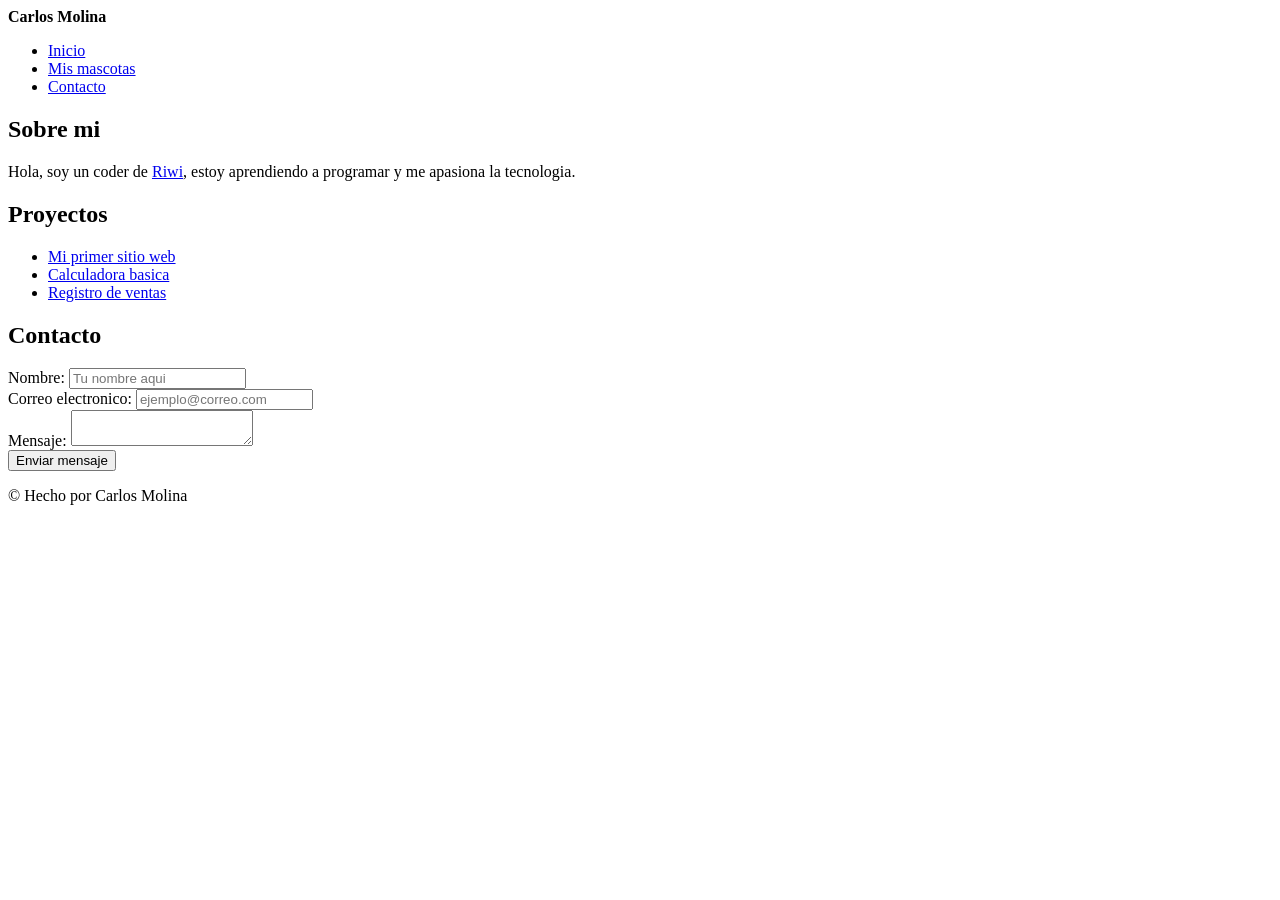
==== index.html @ 18ed236e "html proyecto" ====
<!DOCTYPE html>
<html lang="en">
<head>
    <meta charset="UTF-8">
    <meta name="viewport" content="width=device-width, initial-scale=1.0">
    <title>Portafolio</title>
    <link rel="stylesheet" href="styles.css">
</head>
<body>
    <header> <b>Carlos Molina </b> 
    <nav>
        <ul>
            <li> <a href="index.html">Inicio</a></li>
            <li><a href="mascotas.html">Mis mascotas</a></li>
            <li><a href="#contacto">Contacto</a></li>
        </ul>
    </header>

    <main>
        <section id="sobre-mi">
            <h2> Sobre mi</h2>
            <p> Hola, soy un coder de <a href="https://riwi.io/">Riwi</a>, estoy aprendiendo a programar y me apasiona la tecnologia.</p>
        </section>

        <section id="Proyectos">
            <h2> Proyectos </h2>
            <ul>
                <li><a href="#">Mi primer sitio web</a></li>
                <li><a href="#">Calculadora basica</a></li>
                <li><a href="#">Registro de ventas</a></li>
                
            </ul>
        </section>
        
        <section id="Contacto">
            <form action="">
            <h2> Contacto </h2>
            <div>
                 <label for="Nombre">Nombre: </label>
                <input type="text" id="Nombre" name="user_name" placeholder="Tu nombre aqui">
            </div>
            <div>
                <label for="correo">Correo electronico:</label>
                <input type="email" id="Correo" name="user_email" placeholder="ejemplo@correo.com">
            </div>
            <div>
                <label for="mensaje">Mensaje:</label>
                <textarea name="user_mensaje" id="mensaje"></textarea>
            </div>
            <button type="enviar">Enviar mensaje</button>
            </form>
        </section>
    </main>
    <footer>
        <p> &copy; Hecho por Carlos Molina</p>
    </footer>
</body>
</html>
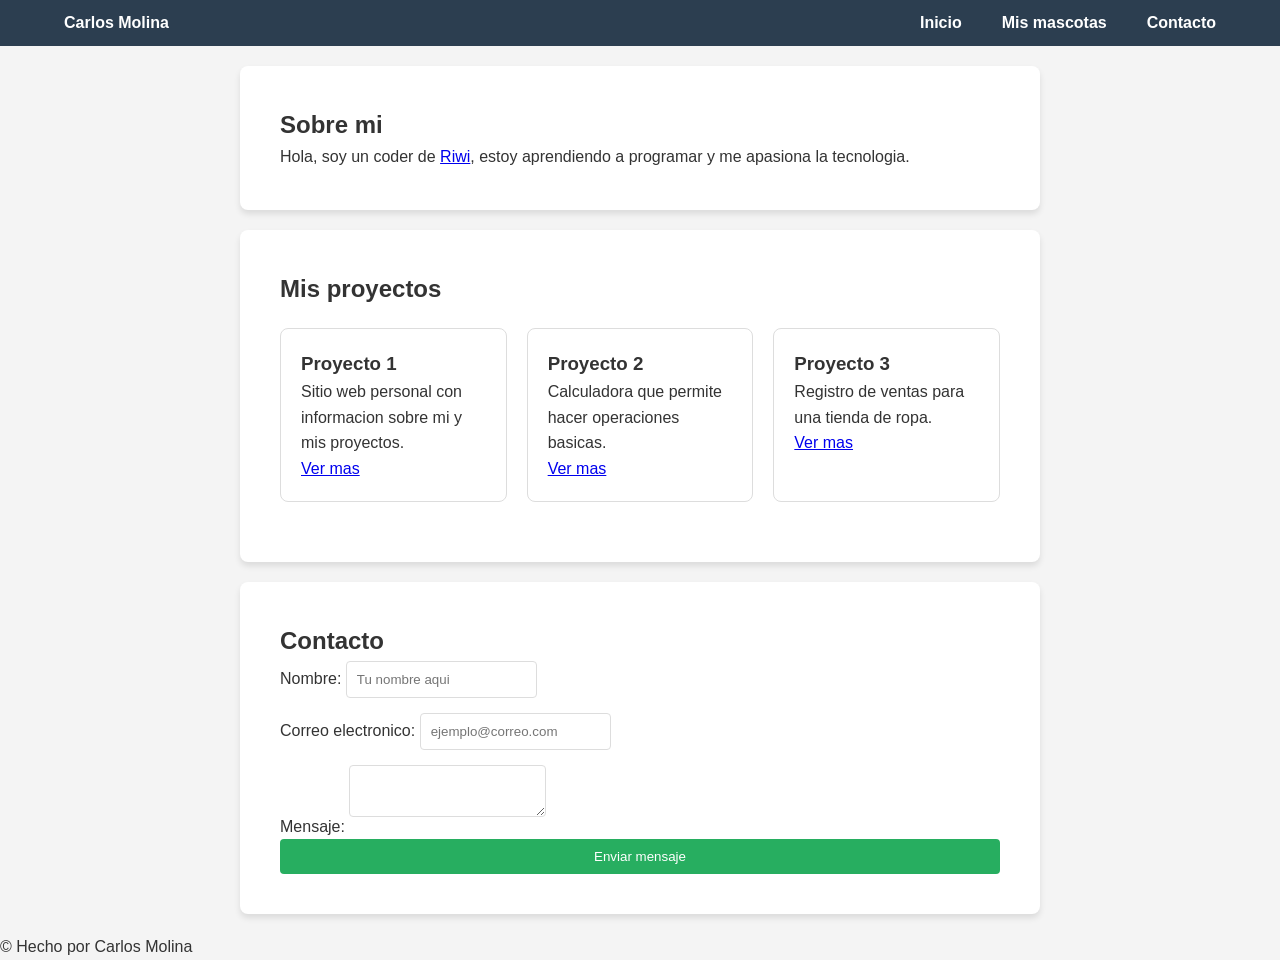
==== commit 84551827: "semana 2 hecha" ====
--- a/index.html
+++ b/index.html
@@ -22,15 +22,24 @@
             <p> Hola, soy un coder de <a href="https://riwi.io/">Riwi</a>, estoy aprendiendo a programar y me apasiona la tecnologia.</p>
         </section>
 
-        <section id="Proyectos">
-            <h2> Proyectos </h2>
-            <ul>
-                <li><a href="#">Mi primer sitio web</a></li>
-                <li><a href="#">Calculadora basica</a></li>
-                <li><a href="#">Registro de ventas</a></li>
-                
-            </ul>
-        </section>
+       <section id="Proyectos"><h2> Mis proyectos </h2>
+<div class="grid-proyectos"> <article class="tarjeta-proyecto"> 
+    <h3>Proyecto 1</h3>
+    <p> Sitio web personal con informacion sobre mi y mis proyectos.</p>
+    <a href="#">Ver mas</a>
+</article>
+<article class="tarjeta-proyecto">
+    <h3>Proyecto 2</h3>
+    <p> Calculadora que permite hacer operaciones basicas.</p>
+    <a href="#">Ver mas</a>
+</article>
+<article class="tarjeta-proyecto">
+    <h3>Proyecto 3</h3>
+    <p> Registro de ventas para una tienda de ropa.</p>
+    <a href="#">Ver mas</a>
+</article>
+     </div> 
+</section>
         
         <section id="Contacto">
             <form action="">
@@ -54,5 +63,6 @@
     <footer>
         <p> &copy; Hecho por Carlos Molina</p>
     </footer>
+
 </body>
 </html>
--- a/styles.css
+++ b/styles.css
@@ -0,0 +1,183 @@
+
+* {
+    margin: 0;
+    padding: 0;
+    box-sizing: border-box; 
+}
+
+body {
+    font-family: 'Segoe UI', Tahoma, Geneva, Verdana, sans-serif;
+    line-height: 1.6;
+    background-color: #f4f4f4;
+    color: #333; 
+}
+
+header {
+    background-color: #2c3e50; 
+    color: white;
+    padding: 1rem;
+    display: flex;
+    justify-content: space-between; 
+    align-items: center;
+}
+
+nav ul {
+    display: flex;
+    list-style: none; 
+}
+
+nav ul li {
+    margin-left: 20px;
+}
+
+nav a {
+    color: white;
+    text-decoration: none; 
+    font-weight: bold;
+    transition: 0.3s; 
+}
+
+
+nav a:hover {
+    color: #3498db; /
+}
+
+section {
+    padding: 40px;
+    margin: 20px auto;
+    max-width: 800px; 
+    background: white;
+    border-radius: 8px;
+    box-shadow: 0 4px 6px rgba(0,0,0,0.1); 
+}
+
+form {
+    display: flex;
+    flex-direction: column; 
+}
+
+input, textarea {
+    margin-bottom: 15px;
+    padding: 10px;
+    border: 1px solid #ddd;
+    border-radius: 4px;
+}
+
+button {
+    background-color: #27ae60;
+    color: white;
+    padding: 10px;
+    border: none;
+    border-radius: 4px;
+    cursor: pointer;
+}
+
+.mascota-ficha {
+    text-align: center;
+    margin-bottom: 30px;
+}
+
+.mascota-ficha img {
+    width: 100%;
+    max-width: 300px; 
+    height: auto;
+    border-radius: 15px; 
+    box-shadow: 0 10px 20px rgba(0,0,0,0.2); 
+    transition: transform 0.3s;
+}
+
+
+.mascota-ficha img:hover {
+    transform: scale(1.05);
+}
+
+/* TASK 2: Header y Navegación con Flexbox */
+header {
+    background-color: #2c3e50;
+    color: white;
+    padding: 20px 50px;
+    
+    display: flex;             /* Activamos Flexbox */
+    justify-content: space-between; /* Separa el título del menú */
+    align-items: center;       /* Centra todo verticalmente */
+}
+
+nav ul {
+    display: flex;             /* Los enlaces se ponen en fila */
+    list-style: none;
+    gap: 20px;                 /* Espacio uniforme entre enlaces */
+}
+
+/* TASK 3: Sección de Proyectos con Grid Layout */
+.grid-proyectos {
+    display: grid;             /* Activamos Grid */
+    /* Crea 3 columnas de igual tamaño (1fr = 1 fracción del espacio) */
+    grid-template-columns: repeat(3, 1fr); 
+    gap: 20px;                 /* Espacio entre las tarjetas */
+    padding: 20px 0;
+}
+
+.tarjeta-proyecto {
+    background-color: #fff;
+    padding: 20px;
+    border: 1px solid #ddd;
+    border-radius: 8px;
+    transition: transform 0.3s;
+}
+
+.tarjeta-proyecto:hover {
+    transform: translateY(-5px); /* Pequeña animación al pasar el mouse */
+}
+
+/* TASK 4: Galería de Mascotas (Combinación) */
+.galeria-mascotas {
+    display: grid;
+    /* Esto hace que las columnas se ajusten solas según el tamaño de la pantalla */
+    grid-template-columns: repeat(auto-fit, minmax(250px, 1fr));
+    gap: 15px;
+}
+
+/* Ejemplo de Flexbox dentro de la galería para los detalles */
+.mascota-ficha {
+    display: flex;
+    flex-direction: column;    /* Elementos uno sobre otro */
+    align-items: center;       /* Centrados horizontalmente */
+    background: #eee;
+    padding: 15px;
+    border-radius: 10px;
+}
+
+.contenedor-galeria {
+    display: grid;
+    /* Esto crea columnas que se ajustan solas (mínimo 250px de ancho) */
+    grid-template-columns: repeat(auto-fit, minmax(250px, 1fr));
+    gap: 20px; /* El espacio entre cada mascota */
+    padding: 20px;
+}
+
+.mascota-tarjeta {
+    background: white;
+    padding: 15px;
+    border-radius: 12px;
+    box-shadow: 0 4px 8px rgba(0,0,0,0.1);
+    text-align: center; /* Centra el nombre y el texto */
+}
+.mascota-tarjeta img {
+    width: 100%;       /* Ocupa todo el ancho de la tarjeta */
+    height: 300px;     /* Dale un poco más de altura para que quepa */
+    object-fit: contain; /* ¡CAMBIA ESTO! Muestra la foto entera dentro del espacio */
+    background-color: #f0f0f0; /* Opcional: un color de fondo para los espacios vacíos */
+    border-radius: 8px 8px 0 0;
+}
+header {
+    display: flex;
+    justify-content: space-between; /* Título a la izquierda, enlace a la derecha */
+    align-items: center;
+    padding: 10px 5%;
+}
+.contenedor-galeria {
+    display: grid;
+    grid-template-columns: repeat(auto-fit, minmax(300px, 1fr));
+    gap: 30px; /* Esto separará a Benji de las otras mascotas */
+    padding: 20px;
+}
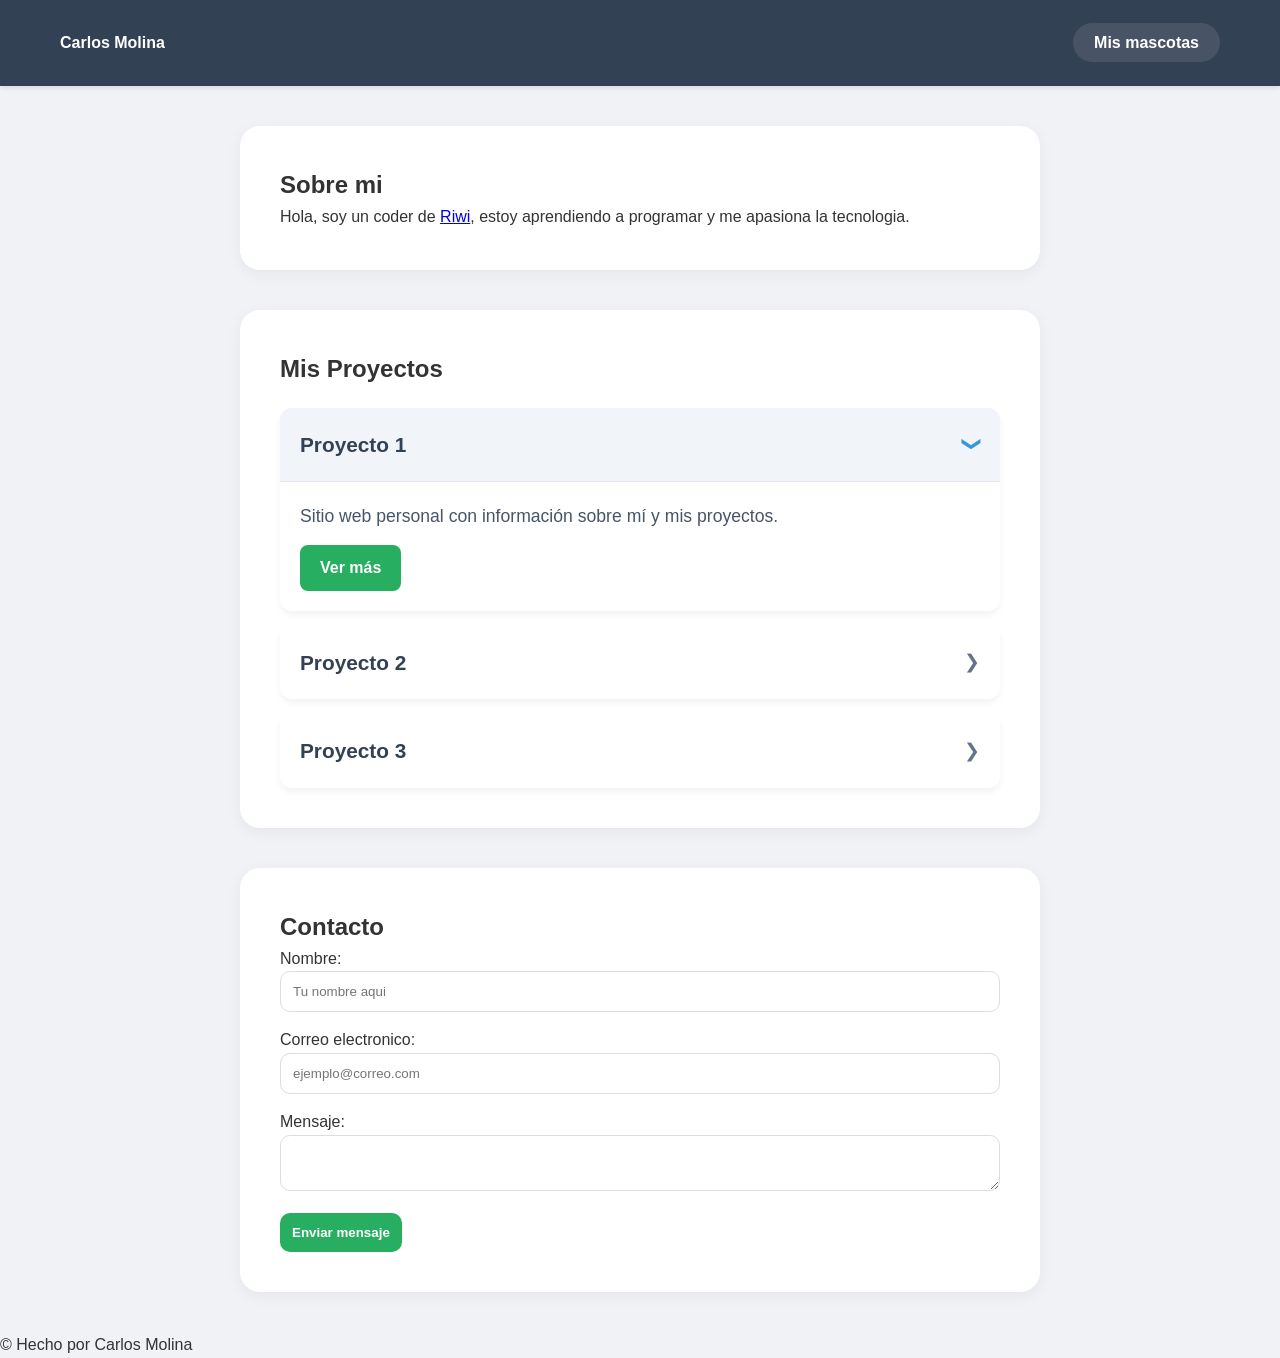
==== commit 236f759e: "week 2 finished" ====
--- a/index.html
+++ b/index.html
@@ -10,9 +10,9 @@
     <header> <b>Carlos Molina </b> 
     <nav>
         <ul>
-            <li> <a href="index.html">Inicio</a></li>
+            
             <li><a href="mascotas.html">Mis mascotas</a></li>
-            <li><a href="#contacto">Contacto</a></li>
+            
         </ul>
     </header>
 
@@ -22,24 +22,59 @@
             <p> Hola, soy un coder de <a href="https://riwi.io/">Riwi</a>, estoy aprendiendo a programar y me apasiona la tecnologia.</p>
         </section>
 
-       <section id="Proyectos"><h2> Mis proyectos </h2>
-<div class="grid-proyectos"> <article class="tarjeta-proyecto"> 
-    <h3>Proyecto 1</h3>
-    <p> Sitio web personal con informacion sobre mi y mis proyectos.</p>
-    <a href="#">Ver mas</a>
-</article>
-<article class="tarjeta-proyecto">
-    <h3>Proyecto 2</h3>
-    <p> Calculadora que permite hacer operaciones basicas.</p>
-    <a href="#">Ver mas</a>
-</article>
-<article class="tarjeta-proyecto">
-    <h3>Proyecto 3</h3>
-    <p> Registro de ventas para una tienda de ropa.</p>
-    <a href="#">Ver mas</a>
-</article>
-     </div> 
+    <section id="proyectos">
+    <h2>Mis Proyectos</h2>
+    <div class="contenedor-proyectos-acordeon">
+
+        <div class="pestaña-proyecto activa" onclick="toggleProyecto(this)">
+            <div class="cabecera-pestaña">
+                <h3>Proyecto 1</h3>
+                <span class="icono-flecha">&#10095;</span> </div>
+            <div class="contenido-pestaña">
+                <p>Sitio web personal con información sobre mí y mis proyectos.</p>
+                <a href="#" class="boton-proyecto">Ver más</a>
+            </div>
+        </div>
+
+        <div class="pestaña-proyecto" onclick="toggleProyecto(this)">
+            <div class="cabecera-pestaña">
+                <h3>Proyecto 2</h3>
+                <span class="icono-flecha">&#10095;</span>
+            </div>
+            <div class="contenido-pestaña">
+                <p>Calculadora que permite hacer operaciones básicas con interfaz gráfica.</p>
+                <a href="#" class="boton-proyecto">Ver más</a>
+            </div>
+        </div>
+
+        <div class="pestaña-proyecto" onclick="toggleProyecto(this)">
+            <div class="cabecera-pestaña">
+                <h3>Proyecto 3</h3>
+                <span class="icono-flecha">&#10095;</span>
+            </div>
+            <div class="contenido-pestaña">
+                <p>Registro de ventas para una tienda de ropa con panel de administración.</p>
+                <a href="#" class="boton-proyecto">Ver más</a>
+            </div>
+        </div>
+
+    </div>
 </section>
+
+<script>
+    function toggleProyecto(pestaña) {
+
+        const pestañasAbiertas = document.querySelectorAll('.pestaña-proyecto.activa');
+        pestañasAbiertas.forEach(p => {
+            if (p !== pestaña) {
+                p.classList.remove('activa');
+            }
+        });
+
+
+        pestaña.classList.toggle('activa');
+    }
+</script>
         
         <section id="Contacto">
             <form action="">
--- a/styles.css
+++ b/styles.css
@@ -2,182 +2,285 @@
 * {
     margin: 0;
     padding: 0;
-    box-sizing: border-box; 
+    box-sizing: border-box;
 }
 
 body {
     font-family: 'Segoe UI', Tahoma, Geneva, Verdana, sans-serif;
     line-height: 1.6;
-    background-color: #f4f4f4;
-    color: #333; 
+    background-color: #f0f2f5;
+    color: #333;
 }
 
 header {
-    background-color: #2c3e50; 
-    color: white;
-    padding: 1rem;
-    display: flex;
-    justify-content: space-between; 
-    align-items: center;
+    background-color: #334155;
+    padding: 20px 60px; 
+    display: flex;
+    justify-content: space-between;
+    align-items: center;
+}
+
+header h1 {
+    color: white;
+    font-size: 1.5rem;
 }
 
 nav ul {
-    display: flex;
-    list-style: none; 
-}
-
-nav ul li {
-    margin-left: 20px;
+    display: flex; 
+    list-style: none;
+    gap: 15px;
 }
 
 nav a {
-    color: white;
-    text-decoration: none; 
-    font-weight: bold;
-    transition: 0.3s; 
+    text-decoration: none;
+    color: white;
+    background-color: rgba(255, 255, 255, 0.1); 
+    padding: 10px 20px;
+    border-radius: 20px;
+    font-weight: bold;
+    transition: all 0.3s ease;
+    border: 1px solid transparent;
 }
 
 
 nav a:hover {
-    color: #3498db; /
-}
+    background-color: white;
+    color: #334155;
+    transform: translateY(-3px); 
+    box-shadow: 0 4px 10px rgba(0,0,0,0.2);
+}
+
+header {
+    background-color: #334155; 
+    color: white;
+    width: 100%;
+    padding: 30px 60px; 
+    display: flex;
+    justify-content: space-between;
+    align-items: center;
+    box-shadow: 0 2px 5px rgba(0,0,0,0.1);
+}
+
+.contenedor-titulo {
+    display: flex;
+    align-items: center;
+    gap: 20px;
+}
+
+header h1 {
+    margin: 0;
+    font-size: 2.2em;
+}
+
+
+.boton-volver {
+    display: inline-flex;
+    align-items: center;
+    text-decoration: none;
+    color: #334155;
+    background-color: white;
+    padding: 8px 18px;
+    border-radius: 25px; 
+    font-weight: bold;
+    font-size: 14px;
+    box-shadow: 0 4px 6px rgba(0,0,0,0.1);
+    transition: all 0.3s ease;
+}
+
+.boton-volver:hover {
+    background-color: #e2e8f0;
+    transform: translateX(-5px);
+}
+
+
+main {
+    width: 95%; 
+    max-width: 1400px; 
+    margin: 40px auto;
+}
+
+.contenedor-galeria {
+    display: grid;
+   
+    grid-template-columns: repeat(auto-fit, minmax(300px, 1fr)); 
+    gap: 30px;
+    width: 100%;
+    padding: 0; 
+}
+
+.tarjeta-mascota {
+    height: 350px; 
+    border-radius: 25px;
+    overflow: hidden;
+    position: relative;
+    box-shadow: 0 10px 20px rgba(0,0,0,0.1);
+}
+
+.tarjeta-mascota img {
+    width: 100%;
+    height: 100%;
+    object-fit: adapt; 
+}
+
+
+.tarjeta-mascota:hover {
+    transform: translateY(-8px);
+}
+
+
+.info-mascota {
+    position: absolute;
+    bottom: -100%;
+    left: 0;
+    width: 100%;
+    height: 100%;
+    background: linear-gradient(to top, rgba(0,0,0,0.9), rgba(0,0,0,0.7));
+    color: white;
+    padding: 25px;
+    display: flex;
+    flex-direction: column;
+    justify-content: center;
+    align-items: center;
+    text-align: center;
+    transition: all 0.5s cubic-bezier(0.25, 0.46, 0.45, 0.94);
+    opacity: 0;
+}
+
+.tarjeta-mascota.abierta .info-mascota {
+    bottom: 0;
+    opacity: 1;
+}
+
+.tarjeta-mascota.abierta img {
+    transform: scale(1.1);
+    filter: blur(2px);
+}
+
 
 section {
     padding: 40px;
-    margin: 20px auto;
-    max-width: 800px; 
+    margin: 40px auto;
+    max-width: 800px;
     background: white;
-    border-radius: 8px;
-    box-shadow: 0 4px 6px rgba(0,0,0,0.1); 
-}
-
-form {
-    display: flex;
-    flex-direction: column; 
+    border-radius: 20px; 
+    box-shadow: 0 4px 15px rgba(0,0,0,0.05);
 }
 
 input, textarea {
+    width: 100%;
     margin-bottom: 15px;
-    padding: 10px;
+    padding: 12px;
     border: 1px solid #ddd;
-    border-radius: 4px;
+    border-radius: 10px; 
 }
 
 button {
     background-color: #27ae60;
     color: white;
-    padding: 10px;
+    padding: 12px;
     border: none;
-    border-radius: 4px;
+    border-radius: 10px;
+    font-weight: bold;
     cursor: pointer;
-}
-
-.mascota-ficha {
-    text-align: center;
-    margin-bottom: 30px;
-}
-
-.mascota-ficha img {
-    width: 100%;
-    max-width: 300px; 
-    height: auto;
-    border-radius: 15px; 
-    box-shadow: 0 10px 20px rgba(0,0,0,0.2); 
-    transition: transform 0.3s;
-}
-
-
-.mascota-ficha img:hover {
-    transform: scale(1.05);
-}
-
-/* TASK 2: Header y Navegación con Flexbox */
-header {
-    background-color: #2c3e50;
-    color: white;
-    padding: 20px 50px;
-    
-    display: flex;             /* Activamos Flexbox */
-    justify-content: space-between; /* Separa el título del menú */
-    align-items: center;       /* Centra todo verticalmente */
-}
-
-nav ul {
-    display: flex;             /* Los enlaces se ponen en fila */
-    list-style: none;
-    gap: 20px;                 /* Espacio uniforme entre enlaces */
-}
-
-/* TASK 3: Sección de Proyectos con Grid Layout */
-.grid-proyectos {
-    display: grid;             /* Activamos Grid */
-    /* Crea 3 columnas de igual tamaño (1fr = 1 fracción del espacio) */
-    grid-template-columns: repeat(3, 1fr); 
-    gap: 20px;                 /* Espacio entre las tarjetas */
-    padding: 20px 0;
-}
-
-.tarjeta-proyecto {
-    background-color: #fff;
+    transition: 0.3s;
+}
+
+button:hover {
+    background-color: #219150;
+}
+
+
+.contenedor-proyectos-acordeon {
+    display: flex;
+    flex-direction: column; 
+    gap: 15px; 
+    width: 100%;
+    margin-top: 20px;
+}
+
+
+.pestaña-proyecto {
+    background-color: white;
+    border-radius: 12px; 
+    overflow: hidden;
+    box-shadow: 0 4px 6px rgba(0,0,0,0.05); 
+    transition: all 0.3s ease; 
+    cursor: pointer; 
+}
+
+
+.pestaña-proyecto:hover {
+    box-shadow: 0 8px 15px rgba(0,0,0,0.1);
+}
+
+
+.cabecera-pestaña {
     padding: 20px;
-    border: 1px solid #ddd;
-    border-radius: 8px;
-    transition: transform 0.3s;
-}
-
-.tarjeta-proyecto:hover {
-    transform: translateY(-5px); /* Pequeña animación al pasar el mouse */
-}
-
-/* TASK 4: Galería de Mascotas (Combinación) */
-.galeria-mascotas {
-    display: grid;
-    /* Esto hace que las columnas se ajusten solas según el tamaño de la pantalla */
-    grid-template-columns: repeat(auto-fit, minmax(250px, 1fr));
-    gap: 15px;
-}
-
-/* Ejemplo de Flexbox dentro de la galería para los detalles */
-.mascota-ficha {
-    display: flex;
-    flex-direction: column;    /* Elementos uno sobre otro */
-    align-items: center;       /* Centrados horizontalmente */
-    background: #eee;
-    padding: 15px;
-    border-radius: 10px;
-}
-
-.contenedor-galeria {
-    display: grid;
-    /* Esto crea columnas que se ajustan solas (mínimo 250px de ancho) */
-    grid-template-columns: repeat(auto-fit, minmax(250px, 1fr));
-    gap: 20px; /* El espacio entre cada mascota */
-    padding: 20px;
-}
-
-.mascota-tarjeta {
-    background: white;
-    padding: 15px;
-    border-radius: 12px;
-    box-shadow: 0 4px 8px rgba(0,0,0,0.1);
-    text-align: center; /* Centra el nombre y el texto */
-}
-.mascota-tarjeta img {
-    width: 100%;       /* Ocupa todo el ancho de la tarjeta */
-    height: 300px;     /* Dale un poco más de altura para que quepa */
-    object-fit: contain; /* ¡CAMBIA ESTO! Muestra la foto entera dentro del espacio */
-    background-color: #f0f0f0; /* Opcional: un color de fondo para los espacios vacíos */
-    border-radius: 8px 8px 0 0;
-}
-header {
-    display: flex;
-    justify-content: space-between; /* Título a la izquierda, enlace a la derecha */
-    align-items: center;
-    padding: 10px 5%;
-}
-.contenedor-galeria {
-    display: grid;
-    grid-template-columns: repeat(auto-fit, minmax(300px, 1fr));
-    gap: 30px; /* Esto separará a Benji de las otras mascotas */
-    padding: 20px;
+    display: flex; 
+    justify-content: space-between; 
+    align-items: center; 
+    transition: background-color 0.3s ease;
+}
+
+.cabecera-pestaña h3 {
+    margin: 0;
+    font-size: 1.3em;
+    font-weight: bold; 
+    color: #334155; 
+}
+
+.icono-flecha {
+    font-size: 1.2em;
+    color: #64748b;
+    transition: transform 0.4s ease; 
+}
+
+.pestaña-proyecto.activa .cabecera-pestaña {
+    background-color: #f1f5f9; 
+}
+
+.pestaña-proyecto.activa .icono-flecha {
+    transform: rotate(90deg); 
+    color: #3498db; 
+}
+
+.contenido-pestaña {
+    max-height: 0; 
+    overflow: hidden; 
+    transition: all 0.5s ease; 
+    opacity: 0; 
+    padding: 0 20px; 
+    box-sizing: border-box; 
+}
+
+
+.pestaña-proyecto.activa .contenido-pestaña {
+    max-height: 500px; 
+    padding: 20px; 
+    opacity: 1; 
+    border-top: 1px solid #e2e8f0; 
+}
+
+
+.contenido-pestaña p {
+    margin: 0 0 15px;
+    font-size: 1.1em;
+    line-height: 1.6; 
+    color: #475569;
+}
+
+
+.boton-proyecto {
+    display: inline-block;
+    padding: 10px 20px;
+    background-color: #27ae60; 
+    color: white;
+    text-decoration: none; 
+    border-radius: 8px; 
+    font-weight: bold;
+    transition: background-color 0.3s ease;
+}
+
+.boton-proyecto:hover {
+    background-color: #219150; 
 }
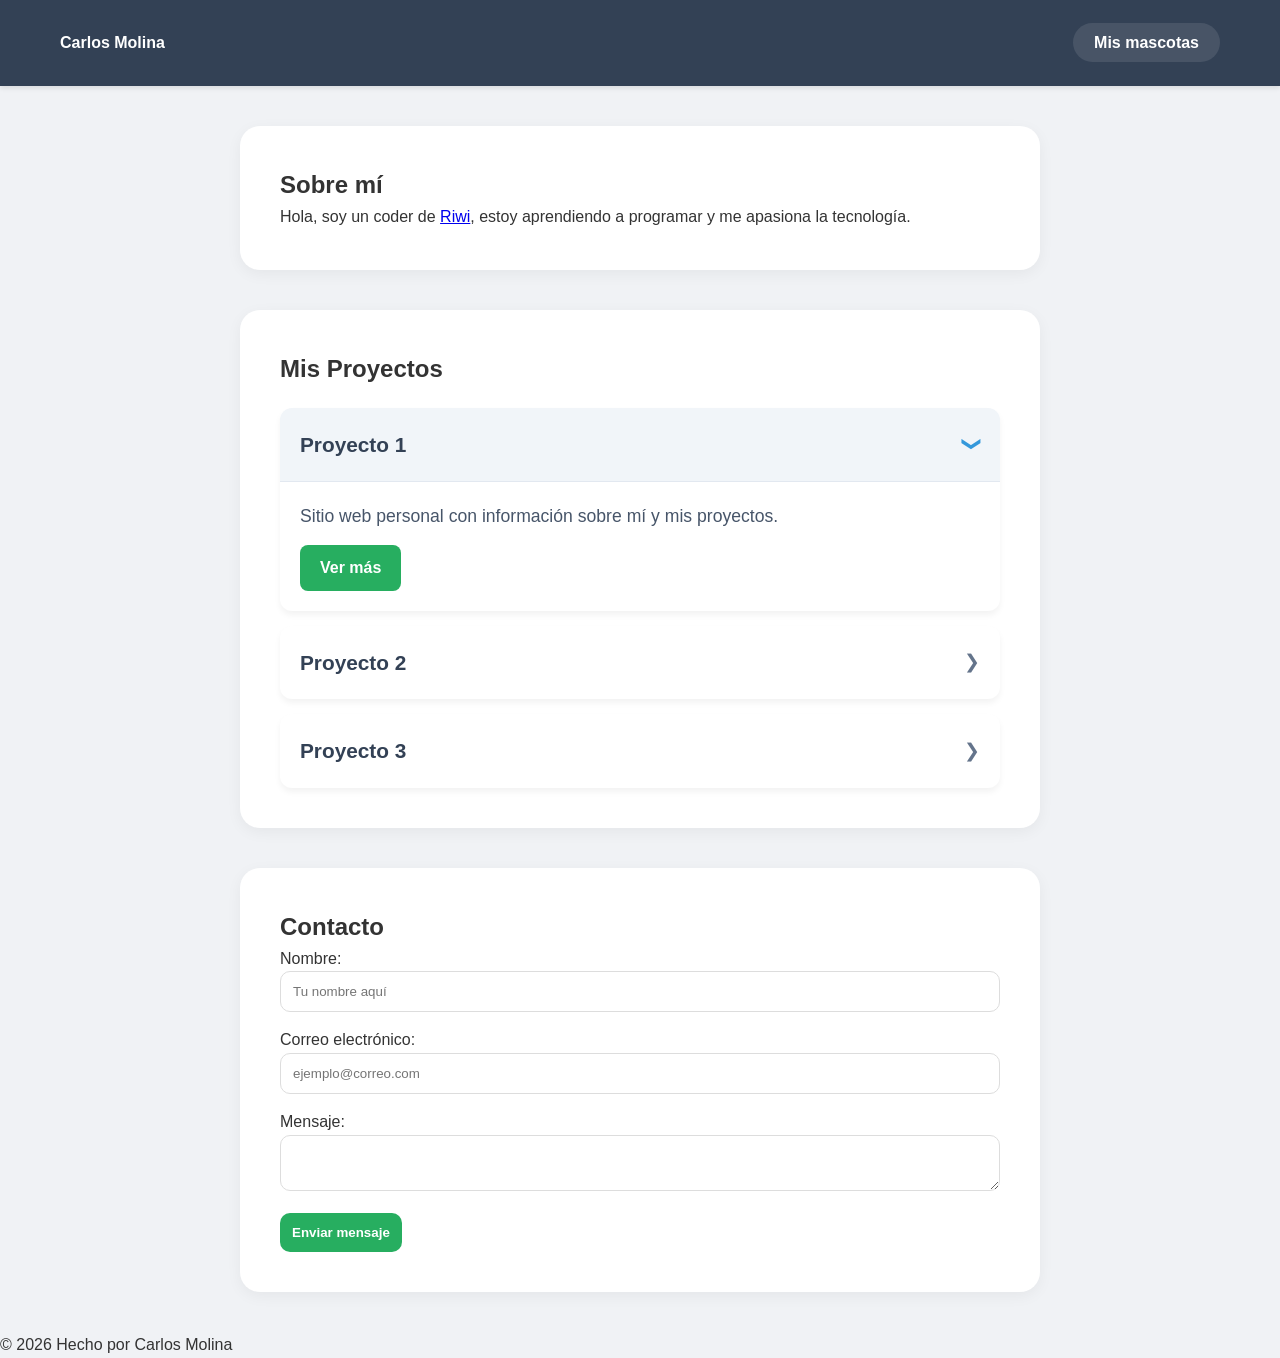
==== commit 25ca3775: "Projecto terminado" ====
--- a/index.html
+++ b/index.html
@@ -1,103 +1,88 @@
 <!DOCTYPE html>
-<html lang="en">
+<html lang="es">
 <head>
     <meta charset="UTF-8">
     <meta name="viewport" content="width=device-width, initial-scale=1.0">
-    <title>Portafolio</title>
+    <title>Portafolio | Carlos Molina</title>
     <link rel="stylesheet" href="styles.css">
 </head>
 <body>
-    <header> <b>Carlos Molina </b> 
-    <nav>
-        <ul>
-            
-            <li><a href="mascotas.html">Mis mascotas</a></li>
-            
-        </ul>
-    </header>
+    <header> 
+        <b>Carlos Molina</b> 
+        <nav>
+            <ul>
+                <li><a href="mascotas.html">Mis mascotas</a></li>
+            </ul>
+        </nav> </header>
 
     <main>
         <section id="sobre-mi">
-            <h2> Sobre mi</h2>
-            <p> Hola, soy un coder de <a href="https://riwi.io/">Riwi</a>, estoy aprendiendo a programar y me apasiona la tecnologia.</p>
+            <h2>Sobre mí</h2>
+            <p id="parrafo-descripcion">Hola, soy un coder de <a href="https://riwi.io/" target="_blank">Riwi</a>, estoy aprendiendo a programar y me apasiona la tecnología.</p>
         </section>
 
-    <section id="proyectos">
-    <h2>Mis Proyectos</h2>
-    <div class="contenedor-proyectos-acordeon">
+        <section id="proyectos">
+            <h2>Mis Proyectos</h2>
+            <div class="contenedor-proyectos-acordeon">
+                <div class="pestaña-proyecto activa">
+                    <div class="cabecera-pestaña">
+                        <h3>Proyecto 1</h3>
+                        <span class="icono-flecha">&#10095;</span> 
+                    </div>
+                    <div class="contenido-pestaña">
+                        <p>Sitio web personal con información sobre mí y mis proyectos.</p>
+                        <a href="#" class="boton-proyecto">Ver más</a>
+                    </div>
+                </div>
 
-        <div class="pestaña-proyecto activa" onclick="toggleProyecto(this)">
-            <div class="cabecera-pestaña">
-                <h3>Proyecto 1</h3>
-                <span class="icono-flecha">&#10095;</span> </div>
-            <div class="contenido-pestaña">
-                <p>Sitio web personal con información sobre mí y mis proyectos.</p>
-                <a href="#" class="boton-proyecto">Ver más</a>
+                <div class="pestaña-proyecto">
+                    <div class="cabecera-pestaña">
+                        <h3>Proyecto 2</h3>
+                        <span class="icono-flecha">&#10095;</span>
+                    </div>
+                    <div class="contenido-pestaña">
+                        <p>Calculadora que permite hacer operaciones básicas </p>
+                        <a href="#" class="boton-proyecto">Ver más</a>
+                    </div>
+                </div>
+
+                <div class="pestaña-proyecto">
+                    <div class="cabecera-pestaña">
+                        <h3>Proyecto 3</h3>
+                        <span class="icono-flecha">&#10095;</span>
+                    </div>
+                    <div class="contenido-pestaña">
+                        <p>Registro de ventas para una tienda </p>
+                        <a href="#" class="boton-proyecto">Ver más</a>
+                    </div>
+                </div>
             </div>
-        </div>
-
-        <div class="pestaña-proyecto" onclick="toggleProyecto(this)">
-            <div class="cabecera-pestaña">
-                <h3>Proyecto 2</h3>
-                <span class="icono-flecha">&#10095;</span>
-            </div>
-            <div class="contenido-pestaña">
-                <p>Calculadora que permite hacer operaciones básicas con interfaz gráfica.</p>
-                <a href="#" class="boton-proyecto">Ver más</a>
-            </div>
-        </div>
-
-        <div class="pestaña-proyecto" onclick="toggleProyecto(this)">
-            <div class="cabecera-pestaña">
-                <h3>Proyecto 3</h3>
-                <span class="icono-flecha">&#10095;</span>
-            </div>
-            <div class="contenido-pestaña">
-                <p>Registro de ventas para una tienda de ropa con panel de administración.</p>
-                <a href="#" class="boton-proyecto">Ver más</a>
-            </div>
-        </div>
-
-    </div>
-</section>
-
-<script>
-    function toggleProyecto(pestaña) {
-
-        const pestañasAbiertas = document.querySelectorAll('.pestaña-proyecto.activa');
-        pestañasAbiertas.forEach(p => {
-            if (p !== pestaña) {
-                p.classList.remove('activa');
-            }
-        });
-
-
-        pestaña.classList.toggle('activa');
-    }
-</script>
+        </section>
         
         <section id="Contacto">
             <form action="">
-            <h2> Contacto </h2>
-            <div>
-                 <label for="Nombre">Nombre: </label>
-                <input type="text" id="Nombre" name="user_name" placeholder="Tu nombre aqui">
-            </div>
-            <div>
-                <label for="correo">Correo electronico:</label>
-                <input type="email" id="Correo" name="user_email" placeholder="ejemplo@correo.com">
-            </div>
-            <div>
-                <label for="mensaje">Mensaje:</label>
-                <textarea name="user_mensaje" id="mensaje"></textarea>
-            </div>
-            <button type="enviar">Enviar mensaje</button>
+                <h2>Contacto</h2>
+                <div>
+                    <label for="Nombre">Nombre:</label>
+                    <input type="text" id="Nombre" name="user_name" placeholder="Tu nombre aquí">
+                </div>
+                <div>
+                    <label for="Correo">Correo electrónico:</label>
+                    <input type="email" id="Correo" name="user_email" placeholder="ejemplo@correo.com">
+                </div>
+                <div>
+                    <label for="mensaje">Mensaje:</label>
+                    <textarea name="user_mensaje" id="mensaje"></textarea>
+                </div>
+                <button type="button" id="mi-boton">Enviar mensaje</button>
             </form>
         </section>
     </main>
+
     <footer>
-        <p> &copy; Hecho por Carlos Molina</p>
+        <p>&copy; 2026 Hecho por Carlos Molina</p>
     </footer>
 
+    <script src="script.js"></script>
 </body>
 </html>
--- a/styles.css
+++ b/styles.css
@@ -1,3 +1,11 @@
+:root {
+    --color-primario: #334155;
+    --color-acento: #3b82f6;
+    --color-fondo: #f0f2f5;
+    --fuente-principal: 'Segoe UI', Tahoma, Geneva, Verdana, sans-serif;
+}
+
+
 
 * {
     margin: 0;
@@ -12,13 +20,6 @@
     color: #333;
 }
 
-header {
-    background-color: #334155;
-    padding: 20px 60px; 
-    display: flex;
-    justify-content: space-between;
-    align-items: center;
-}
 
 header h1 {
     color: white;
@@ -77,21 +78,21 @@
     display: inline-flex;
     align-items: center;
     text-decoration: none;
-    color: #334155;
+    color: var(--color-primario); 
     background-color: white;
-    padding: 8px 18px;
-    border-radius: 25px; 
+    padding: 0.8rem 1.5rem; 
+    border-radius: 25px;
     font-weight: bold;
-    font-size: 14px;
+    font-size: 0.875rem;
     box-shadow: 0 4px 6px rgba(0,0,0,0.1);
     transition: all 0.3s ease;
+    font-family: var(--fuente-principal); 
 }
 
 .boton-volver:hover {
-    background-color: #e2e8f0;
+    background-color: var(--color-fondo); 
     transform: translateX(-5px);
 }
-
 
 main {
     width: 95%; 
@@ -283,4 +284,37 @@
 
 .boton-proyecto:hover {
     background-color: #219150; 
+}
+
+html {
+    font-size: 16px; 
+}
+
+body {
+    font-size: 1rem;
+}
+
+img {
+    max-width: 100%;
+    height: auto;
+    display: block;
+}
+
+
+@media (min-width: 768px) {
+    .contenedor-proyectos {
+        display: grid;
+        grid-template-columns: repeat(2, 1fr);
+    }
+    .galeria {
+        display: grid;
+        grid-template-columns: repeat(3, 1fr);
+    }
+}
+
+
+@media (min-width: 1024px) {
+    .contenedor-proyectos {
+        grid-template-columns: repeat(3, 1fr);
+    }
 }
